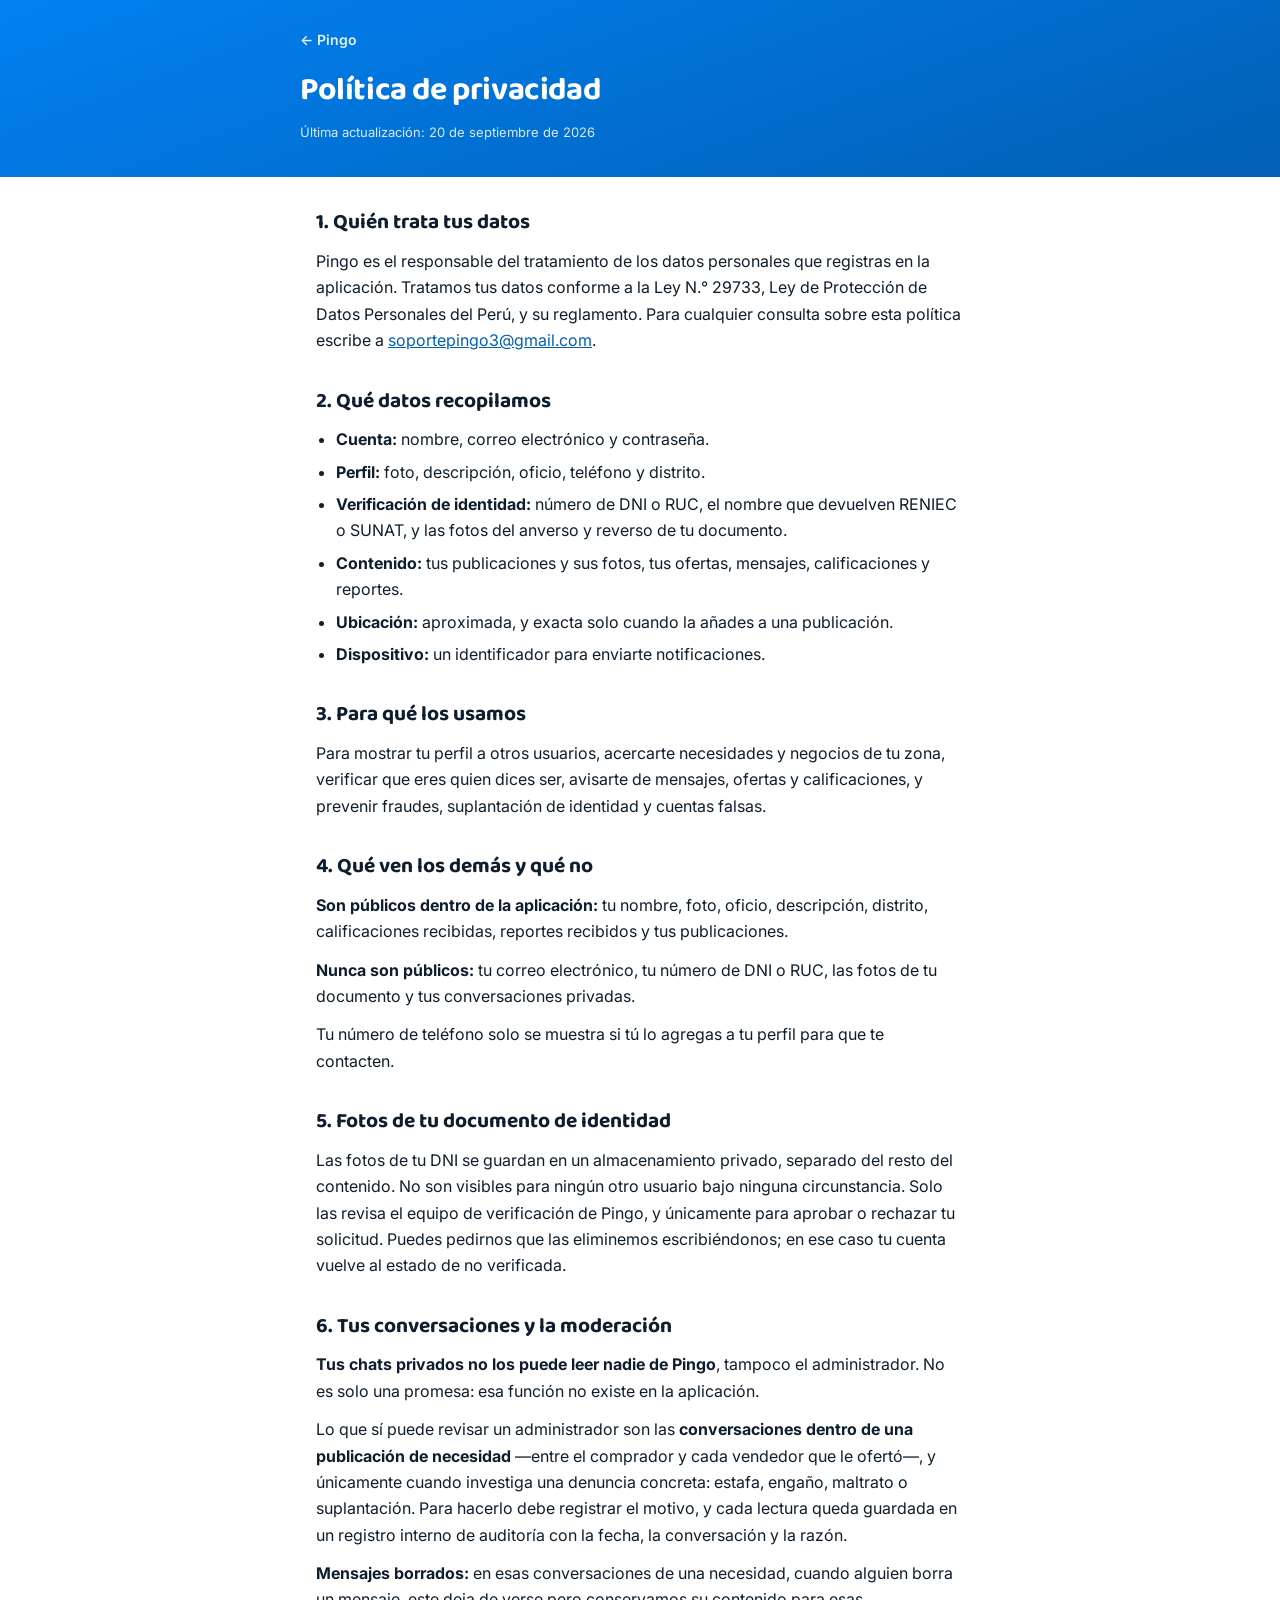
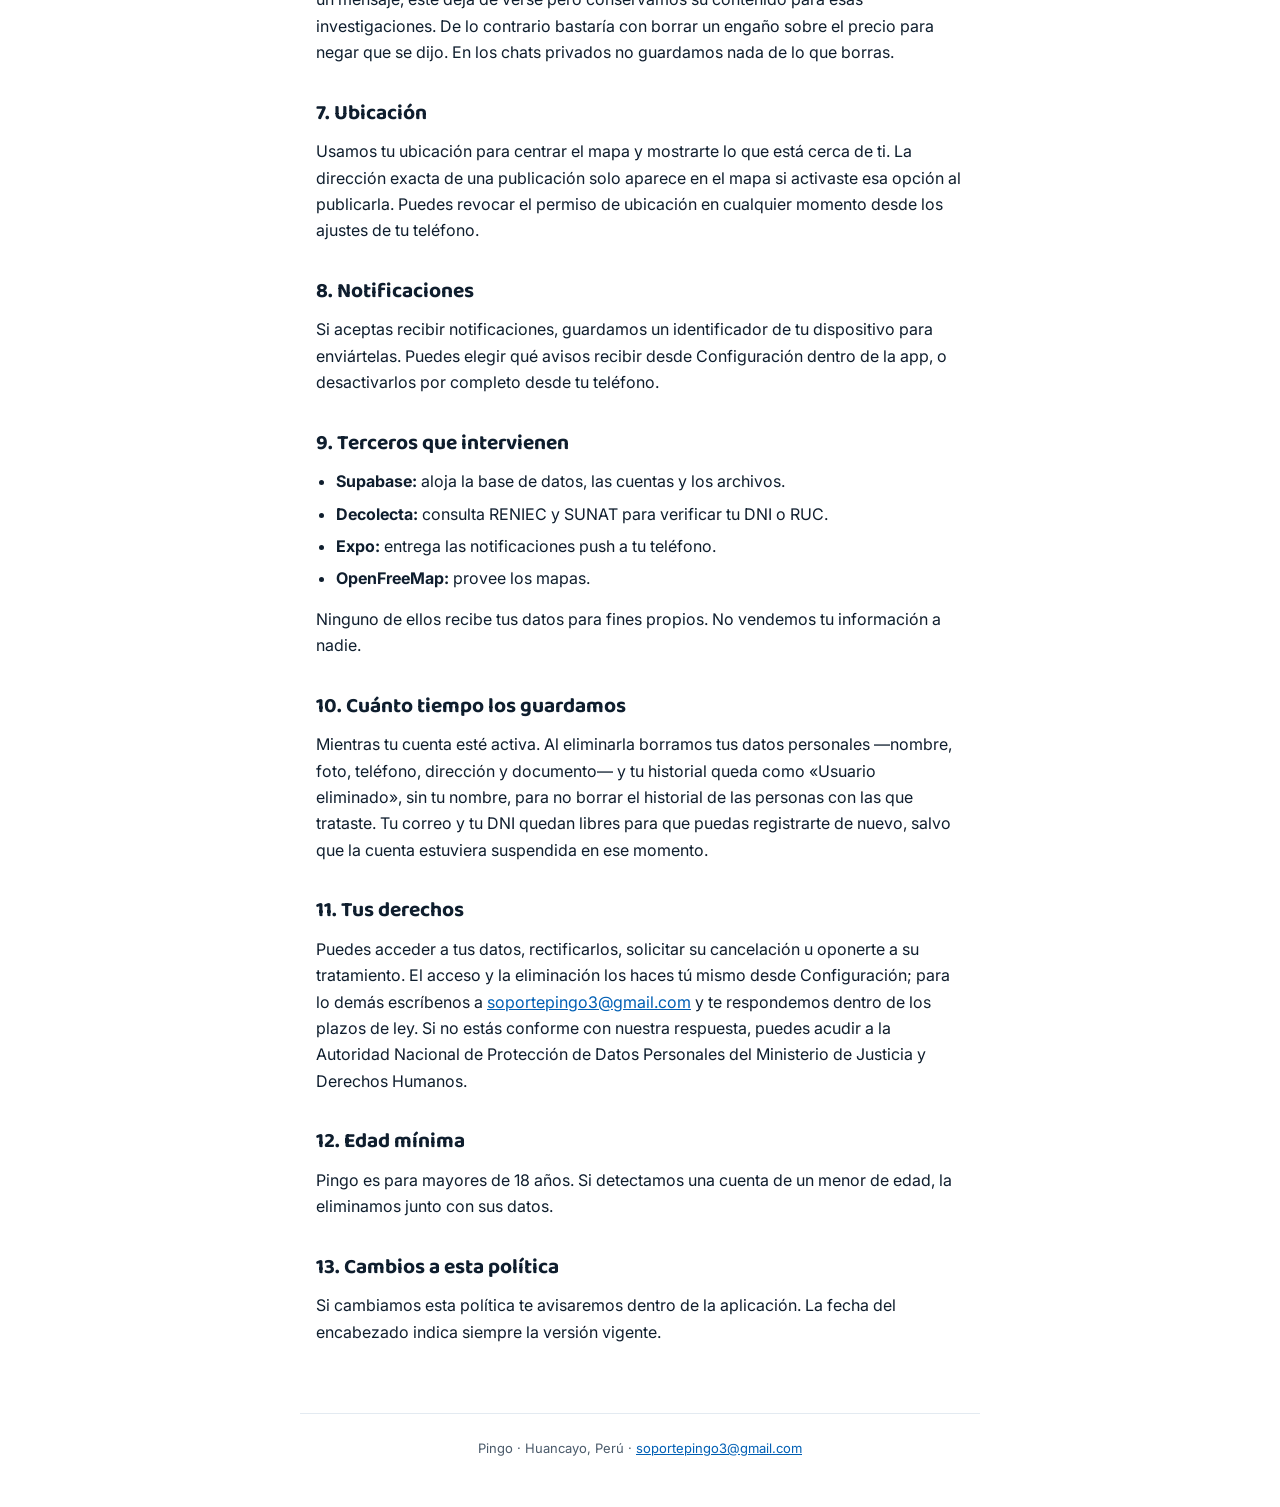
==== privacidad.html @ 3fad86c4 "Paginas legales de Pingo" ====
<!doctype html>
<html lang="es">
<head>
<meta charset="utf-8">
<meta name="viewport" content="width=device-width, initial-scale=1">
<title>Política de privacidad · Pingo</title>
<link rel="preconnect" href="https://fonts.googleapis.com">
<link rel="preconnect" href="https://fonts.gstatic.com" crossorigin>
<link href="https://fonts.googleapis.com/css2?family=Baloo+2:wght@700;800&family=Inter:wght@400;600;700&display=swap" rel="stylesheet">
<link rel="stylesheet" href="./legal.css">
</head>
<body>
<header>
  <a class="volver" href="./index.html">← Pingo</a>
  <h1>Política de privacidad</h1>
  <p class="fecha">Última actualización: 20 de septiembre de 2026</p>
</header>

<main>
  <h2>1. Quién trata tus datos</h2>
  <p>
    Pingo es el responsable del tratamiento de los datos personales que registras en la
    aplicación. Tratamos tus datos conforme a la Ley N.° 29733, Ley de Protección de Datos
    Personales del Perú, y su reglamento. Para cualquier consulta sobre esta política
    escribe a <a href="mailto:soportepingo3@gmail.com">soportepingo3@gmail.com</a>.
  </p>

  <h2>2. Qué datos recopilamos</h2>
  <ul>
    <li><strong>Cuenta:</strong> nombre, correo electrónico y contraseña.</li>
    <li><strong>Perfil:</strong> foto, descripción, oficio, teléfono y distrito.</li>
    <li><strong>Verificación de identidad:</strong> número de DNI o RUC, el nombre que
      devuelven RENIEC o SUNAT, y las fotos del anverso y reverso de tu documento.</li>
    <li><strong>Contenido:</strong> tus publicaciones y sus fotos, tus ofertas, mensajes,
      calificaciones y reportes.</li>
    <li><strong>Ubicación:</strong> aproximada, y exacta solo cuando la añades a una publicación.</li>
    <li><strong>Dispositivo:</strong> un identificador para enviarte notificaciones.</li>
  </ul>

  <h2>3. Para qué los usamos</h2>
  <p>
    Para mostrar tu perfil a otros usuarios, acercarte necesidades y negocios de tu zona,
    verificar que eres quien dices ser, avisarte de mensajes, ofertas y calificaciones, y
    prevenir fraudes, suplantación de identidad y cuentas falsas.
  </p>

  <h2>4. Qué ven los demás y qué no</h2>
  <p><strong>Son públicos dentro de la aplicación:</strong> tu nombre, foto, oficio,
    descripción, distrito, calificaciones recibidas, reportes recibidos y tus publicaciones.</p>
  <p><strong>Nunca son públicos:</strong> tu correo electrónico, tu número de DNI o RUC, las
    fotos de tu documento y tus conversaciones privadas.</p>
  <p>Tu número de teléfono solo se muestra si tú lo agregas a tu perfil para que te contacten.</p>

  <h2>5. Fotos de tu documento de identidad</h2>
  <p>
    Las fotos de tu DNI se guardan en un almacenamiento privado, separado del resto del
    contenido. No son visibles para ningún otro usuario bajo ninguna circunstancia. Solo las
    revisa el equipo de verificación de Pingo, y únicamente para aprobar o rechazar tu
    solicitud. Puedes pedirnos que las eliminemos escribiéndonos; en ese caso tu cuenta
    vuelve al estado de no verificada.
  </p>

  <h2>6. Tus conversaciones y la moderación</h2>
  <p>
    <strong>Tus chats privados no los puede leer nadie de Pingo</strong>, tampoco el
    administrador. No es solo una promesa: esa función no existe en la aplicación.
  </p>
  <p>
    Lo que sí puede revisar un administrador son las <strong>conversaciones dentro de una
    publicación de necesidad</strong> —entre el comprador y cada vendedor que le ofertó—, y
    únicamente cuando investiga una denuncia concreta: estafa, engaño, maltrato o
    suplantación. Para hacerlo debe registrar el motivo, y cada lectura queda guardada en un
    registro interno de auditoría con la fecha, la conversación y la razón.
  </p>
  <p>
    <strong>Mensajes borrados:</strong> en esas conversaciones de una necesidad, cuando
    alguien borra un mensaje, este deja de verse pero conservamos su contenido para esas
    investigaciones. De lo contrario bastaría con borrar un engaño sobre el precio para negar
    que se dijo. En los chats privados no guardamos nada de lo que borras.
  </p>

  <h2>7. Ubicación</h2>
  <p>
    Usamos tu ubicación para centrar el mapa y mostrarte lo que está cerca de ti. La dirección
    exacta de una publicación solo aparece en el mapa si activaste esa opción al publicarla.
    Puedes revocar el permiso de ubicación en cualquier momento desde los ajustes de tu teléfono.
  </p>

  <h2>8. Notificaciones</h2>
  <p>
    Si aceptas recibir notificaciones, guardamos un identificador de tu dispositivo para
    enviártelas. Puedes elegir qué avisos recibir desde Configuración dentro de la app, o
    desactivarlos por completo desde tu teléfono.
  </p>

  <h2>9. Terceros que intervienen</h2>
  <ul>
    <li><strong>Supabase:</strong> aloja la base de datos, las cuentas y los archivos.</li>
    <li><strong>Decolecta:</strong> consulta RENIEC y SUNAT para verificar tu DNI o RUC.</li>
    <li><strong>Expo:</strong> entrega las notificaciones push a tu teléfono.</li>
    <li><strong>OpenFreeMap:</strong> provee los mapas.</li>
  </ul>
  <p>Ninguno de ellos recibe tus datos para fines propios. No vendemos tu información a nadie.</p>

  <h2>10. Cuánto tiempo los guardamos</h2>
  <p>
    Mientras tu cuenta esté activa. Al eliminarla borramos tus datos personales —nombre, foto,
    teléfono, dirección y documento— y tu historial queda como «Usuario eliminado», sin tu
    nombre, para no borrar el historial de las personas con las que trataste. Tu correo y tu
    DNI quedan libres para que puedas registrarte de nuevo, salvo que la cuenta estuviera
    suspendida en ese momento.
  </p>

  <h2>11. Tus derechos</h2>
  <p>
    Puedes acceder a tus datos, rectificarlos, solicitar su cancelación u oponerte a su
    tratamiento. El acceso y la eliminación los haces tú mismo desde Configuración; para lo
    demás escríbenos a <a href="mailto:soportepingo3@gmail.com">soportepingo3@gmail.com</a> y te
    respondemos dentro de los plazos de ley. Si no estás conforme con nuestra respuesta,
    puedes acudir a la Autoridad Nacional de Protección de Datos Personales del Ministerio
    de Justicia y Derechos Humanos.
  </p>

  <h2>12. Edad mínima</h2>
  <p>
    Pingo es para mayores de 18 años. Si detectamos una cuenta de un menor de edad, la
    eliminamos junto con sus datos.
  </p>

  <h2>13. Cambios a esta política</h2>
  <p>
    Si cambiamos esta política te avisaremos dentro de la aplicación. La fecha del encabezado
    indica siempre la versión vigente.
  </p>
</main>

<footer>
  Pingo · Huancayo, Perú · <a href="mailto:soportepingo3@gmail.com">soportepingo3@gmail.com</a>
</footer>
</body>
</html>
---- legal.css ----
:root{
  --cielo:#0281F2; --cielo-hondo:#015FB4; --naranja:#E24A0E;
  --tinta:#0F1E2E; --tinta-suave:#4A5A6A; --papel:#FFFFFF; --borde:#E3EAF1;
}
*{box-sizing:border-box}
body{
  margin:0; background:var(--papel); color:var(--tinta);
  font-family:Inter,system-ui,-apple-system,Segoe UI,sans-serif; line-height:1.65;
}
header{
  background:linear-gradient(160deg,var(--cielo),var(--cielo-hondo));
  color:#fff; padding:28px 16px 34px;
}
header .volver{
  color:#fff; text-decoration:none; font-weight:600; font-size:14px; opacity:.9;
}
header h1{
  font-family:'Baloo 2',Inter,sans-serif; font-size:32px; margin:14px 0 4px; letter-spacing:-.4px;
}
header .fecha{margin:0; font-size:13px; opacity:.85}
header .volver, header h1, header .fecha{max-width:680px; margin-left:auto; margin-right:auto; display:block}
main{max-width:680px; margin:0 auto; padding:28px 16px 56px}
main h2{
  font-family:'Baloo 2',Inter,sans-serif; font-size:21px; margin:30px 0 8px; color:var(--tinta);
}
main h2:first-child{margin-top:0}
main p{margin:0 0 12px}
main ul{margin:0 0 14px; padding-left:20px}
main li{margin-bottom:6px}
main a{color:var(--cielo-hondo)}
.aviso{
  background:#FFF4EF; border:1px solid #F6C9B4; border-radius:14px;
  padding:14px 16px; margin:18px 0;
}
.pasos{counter-reset:paso; list-style:none; padding:0}
.pasos li{
  counter-increment:paso; position:relative; padding-left:38px; margin-bottom:14px;
}
.pasos li::before{
  content:counter(paso); position:absolute; left:0; top:1px;
  width:26px; height:26px; border-radius:50%; background:var(--cielo); color:#fff;
  font-weight:700; font-size:14px; display:flex; align-items:center; justify-content:center;
}
footer{
  text-align:center; color:var(--tinta-suave); font-size:13px;
  padding:0 16px 48px; border-top:1px solid var(--borde); padding-top:24px;
  max-width:680px; margin:0 auto;
}
footer a{color:var(--cielo-hondo)}
@media (max-width:520px){ header h1{font-size:26px} }
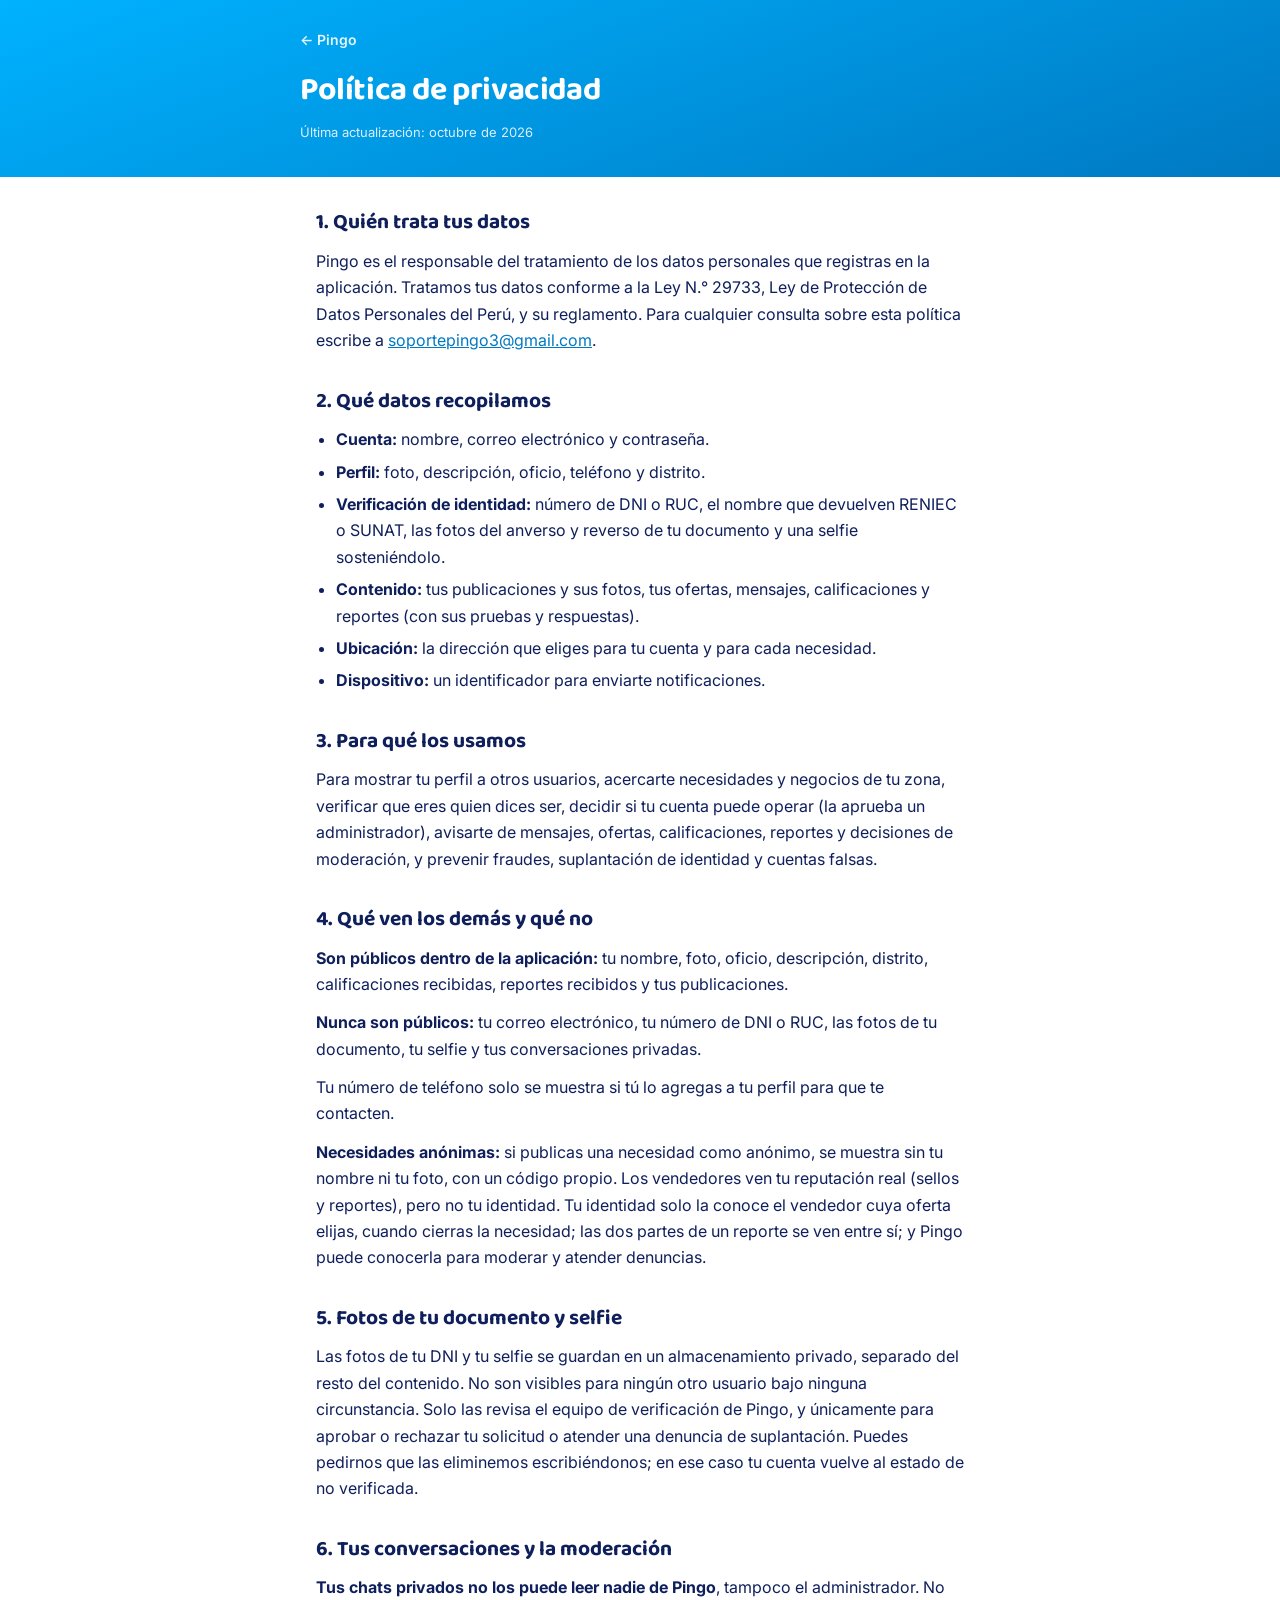
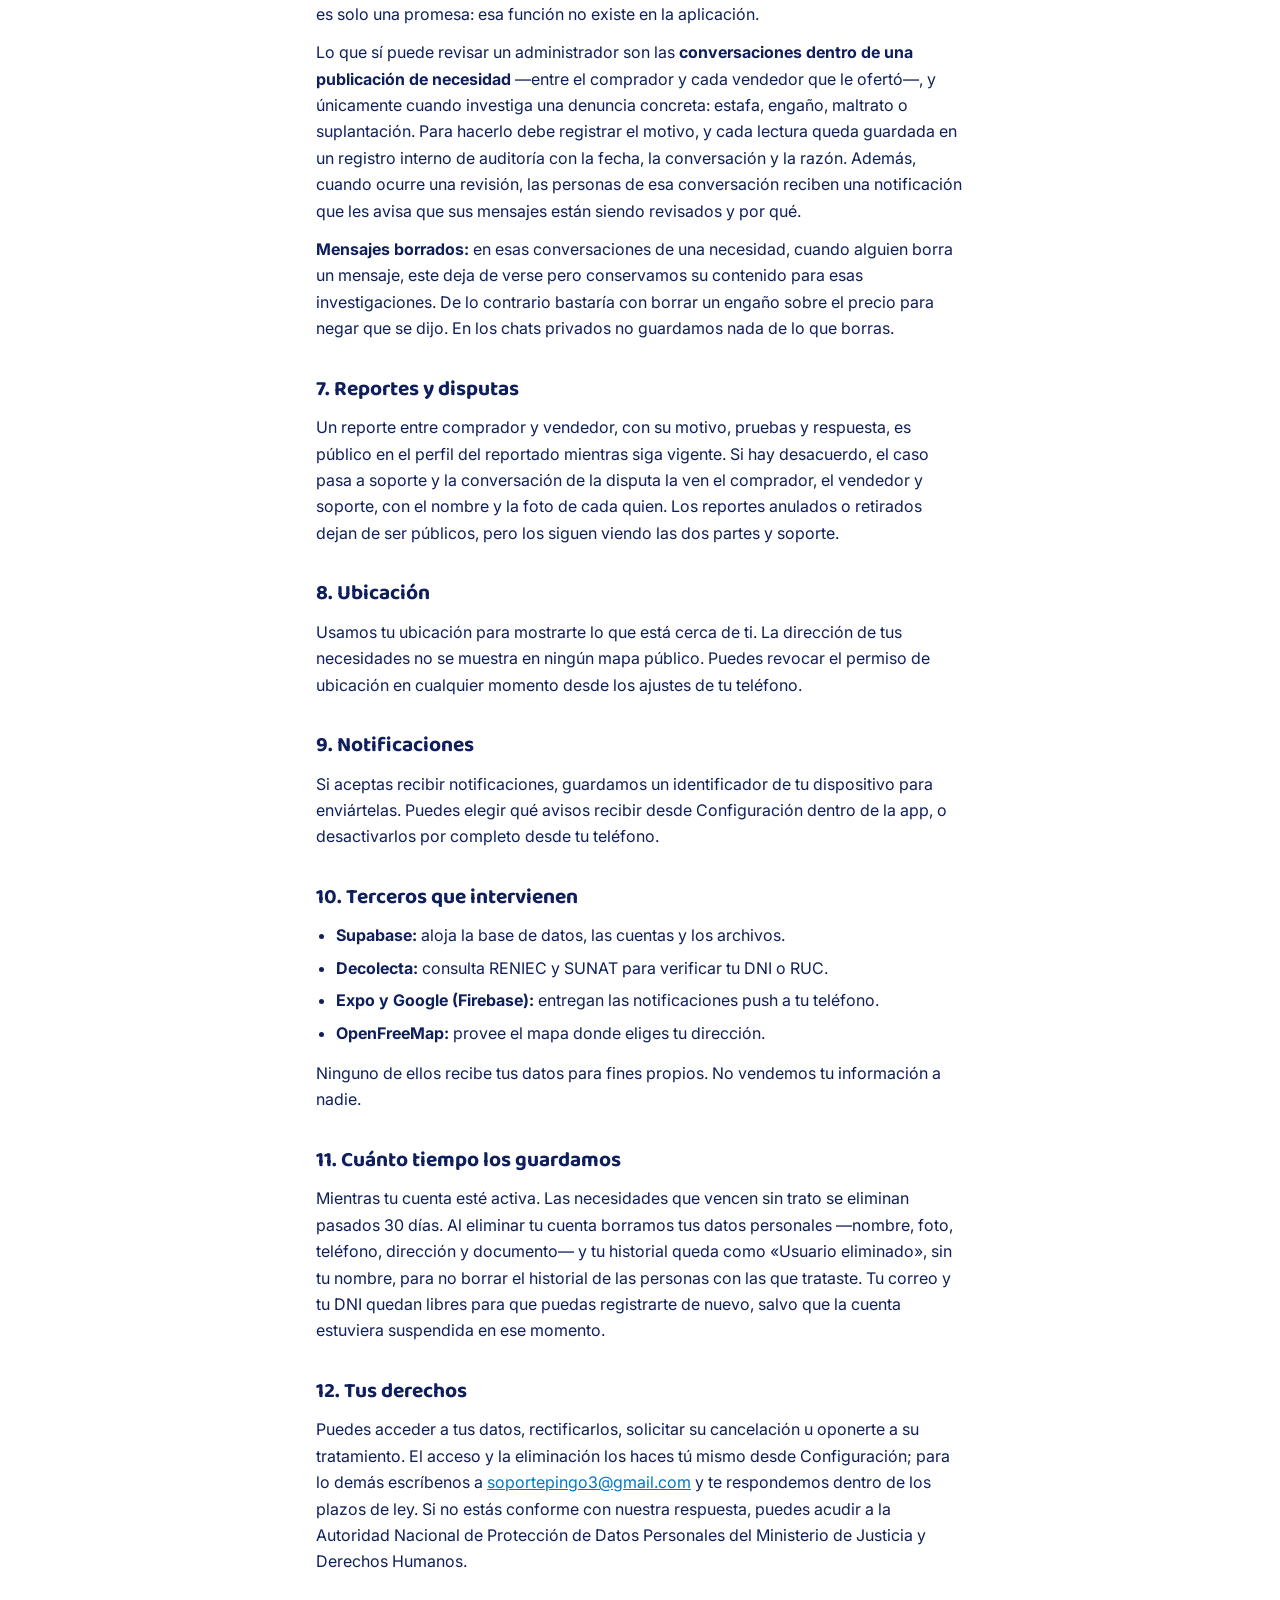
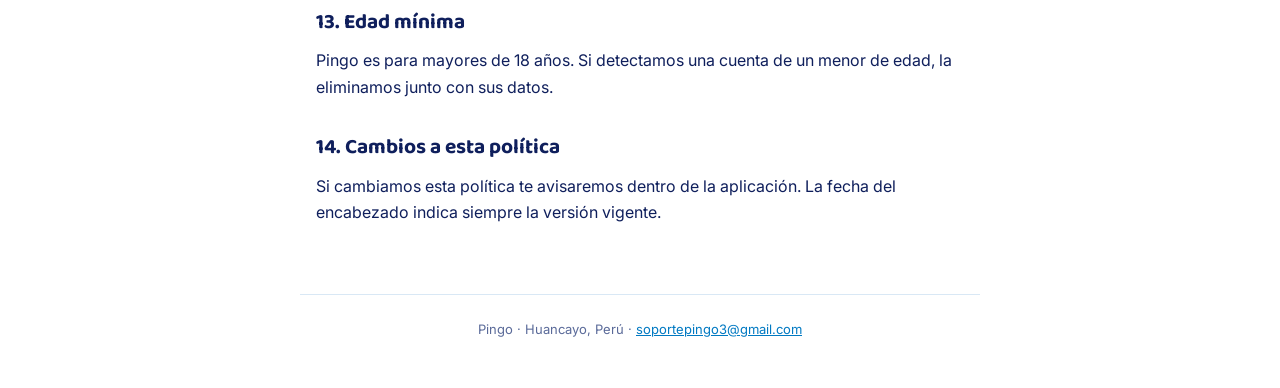
==== commit 9a607946: "Actualizar terminos y privacidad (octubre 2026) y nueva paleta Co-Authored-By: Claude Sonnet 5.5 <no" ====
--- a/privacidad.html
+++ b/privacidad.html
@@ -13,7 +13,7 @@
 <header>
   <a class="volver" href="./index.html">← Pingo</a>
   <h1>Política de privacidad</h1>
-  <p class="fecha">Última actualización: 20 de septiembre de 2026</p>
+  <p class="fecha">Última actualización: octubre de 2026</p>
 </header>
 
 <main>
@@ -30,34 +30,44 @@
     <li><strong>Cuenta:</strong> nombre, correo electrónico y contraseña.</li>
     <li><strong>Perfil:</strong> foto, descripción, oficio, teléfono y distrito.</li>
     <li><strong>Verificación de identidad:</strong> número de DNI o RUC, el nombre que
-      devuelven RENIEC o SUNAT, y las fotos del anverso y reverso de tu documento.</li>
+      devuelven RENIEC o SUNAT, las fotos del anverso y reverso de tu documento y una selfie
+      sosteniéndolo.</li>
     <li><strong>Contenido:</strong> tus publicaciones y sus fotos, tus ofertas, mensajes,
-      calificaciones y reportes.</li>
-    <li><strong>Ubicación:</strong> aproximada, y exacta solo cuando la añades a una publicación.</li>
+      calificaciones y reportes (con sus pruebas y respuestas).</li>
+    <li><strong>Ubicación:</strong> la dirección que eliges para tu cuenta y para cada
+      necesidad.</li>
     <li><strong>Dispositivo:</strong> un identificador para enviarte notificaciones.</li>
   </ul>
 
   <h2>3. Para qué los usamos</h2>
   <p>
     Para mostrar tu perfil a otros usuarios, acercarte necesidades y negocios de tu zona,
-    verificar que eres quien dices ser, avisarte de mensajes, ofertas y calificaciones, y
-    prevenir fraudes, suplantación de identidad y cuentas falsas.
+    verificar que eres quien dices ser, decidir si tu cuenta puede operar (la aprueba un
+    administrador), avisarte de mensajes, ofertas, calificaciones, reportes y decisiones de
+    moderación, y prevenir fraudes, suplantación de identidad y cuentas falsas.
   </p>
 
   <h2>4. Qué ven los demás y qué no</h2>
   <p><strong>Son públicos dentro de la aplicación:</strong> tu nombre, foto, oficio,
     descripción, distrito, calificaciones recibidas, reportes recibidos y tus publicaciones.</p>
   <p><strong>Nunca son públicos:</strong> tu correo electrónico, tu número de DNI o RUC, las
-    fotos de tu documento y tus conversaciones privadas.</p>
+    fotos de tu documento, tu selfie y tus conversaciones privadas.</p>
   <p>Tu número de teléfono solo se muestra si tú lo agregas a tu perfil para que te contacten.</p>
+  <p>
+    <strong>Necesidades anónimas:</strong> si publicas una necesidad como anónimo, se muestra
+    sin tu nombre ni tu foto, con un código propio. Los vendedores ven tu reputación real
+    (sellos y reportes), pero no tu identidad. Tu identidad solo la conoce el vendedor cuya
+    oferta elijas, cuando cierras la necesidad; las dos partes de un reporte se ven entre sí;
+    y Pingo puede conocerla para moderar y atender denuncias.
+  </p>
 
-  <h2>5. Fotos de tu documento de identidad</h2>
+  <h2>5. Fotos de tu documento y selfie</h2>
   <p>
-    Las fotos de tu DNI se guardan en un almacenamiento privado, separado del resto del
-    contenido. No son visibles para ningún otro usuario bajo ninguna circunstancia. Solo las
-    revisa el equipo de verificación de Pingo, y únicamente para aprobar o rechazar tu
-    solicitud. Puedes pedirnos que las eliminemos escribiéndonos; en ese caso tu cuenta
-    vuelve al estado de no verificada.
+    Las fotos de tu DNI y tu selfie se guardan en un almacenamiento privado, separado del
+    resto del contenido. No son visibles para ningún otro usuario bajo ninguna circunstancia.
+    Solo las revisa el equipo de verificación de Pingo, y únicamente para aprobar o rechazar
+    tu solicitud o atender una denuncia de suplantación. Puedes pedirnos que las eliminemos
+    escribiéndonos; en ese caso tu cuenta vuelve al estado de no verificada.
   </p>
 
   <h2>6. Tus conversaciones y la moderación</h2>
@@ -70,7 +80,9 @@
     publicación de necesidad</strong> —entre el comprador y cada vendedor que le ofertó—, y
     únicamente cuando investiga una denuncia concreta: estafa, engaño, maltrato o
     suplantación. Para hacerlo debe registrar el motivo, y cada lectura queda guardada en un
-    registro interno de auditoría con la fecha, la conversación y la razón.
+    registro interno de auditoría con la fecha, la conversación y la razón. Además, cuando
+    ocurre una revisión, las personas de esa conversación reciben una notificación que les
+    avisa que sus mensajes están siendo revisados y por qué.
   </p>
   <p>
     <strong>Mensajes borrados:</strong> en esas conversaciones de una necesidad, cuando
@@ -79,39 +91,49 @@
     que se dijo. En los chats privados no guardamos nada de lo que borras.
   </p>
 
-  <h2>7. Ubicación</h2>
+  <h2>7. Reportes y disputas</h2>
   <p>
-    Usamos tu ubicación para centrar el mapa y mostrarte lo que está cerca de ti. La dirección
-    exacta de una publicación solo aparece en el mapa si activaste esa opción al publicarla.
-    Puedes revocar el permiso de ubicación en cualquier momento desde los ajustes de tu teléfono.
+    Un reporte entre comprador y vendedor, con su motivo, pruebas y respuesta, es público en
+    el perfil del reportado mientras siga vigente. Si hay desacuerdo, el caso pasa a soporte
+    y la conversación de la disputa la ven el comprador, el vendedor y soporte, con el
+    nombre y la foto de cada quien. Los reportes anulados o retirados dejan de ser públicos,
+    pero los siguen viendo las dos partes y soporte.
   </p>
 
-  <h2>8. Notificaciones</h2>
+  <h2>8. Ubicación</h2>
+  <p>
+    Usamos tu ubicación para mostrarte lo que está cerca de ti. La dirección de tus
+    necesidades no se muestra en ningún mapa público. Puedes revocar el permiso de ubicación
+    en cualquier momento desde los ajustes de tu teléfono.
+  </p>
+
+  <h2>9. Notificaciones</h2>
   <p>
     Si aceptas recibir notificaciones, guardamos un identificador de tu dispositivo para
     enviártelas. Puedes elegir qué avisos recibir desde Configuración dentro de la app, o
     desactivarlos por completo desde tu teléfono.
   </p>
 
-  <h2>9. Terceros que intervienen</h2>
+  <h2>10. Terceros que intervienen</h2>
   <ul>
     <li><strong>Supabase:</strong> aloja la base de datos, las cuentas y los archivos.</li>
     <li><strong>Decolecta:</strong> consulta RENIEC y SUNAT para verificar tu DNI o RUC.</li>
-    <li><strong>Expo:</strong> entrega las notificaciones push a tu teléfono.</li>
-    <li><strong>OpenFreeMap:</strong> provee los mapas.</li>
+    <li><strong>Expo y Google (Firebase):</strong> entregan las notificaciones push a tu teléfono.</li>
+    <li><strong>OpenFreeMap:</strong> provee el mapa donde eliges tu dirección.</li>
   </ul>
   <p>Ninguno de ellos recibe tus datos para fines propios. No vendemos tu información a nadie.</p>
 
-  <h2>10. Cuánto tiempo los guardamos</h2>
+  <h2>11. Cuánto tiempo los guardamos</h2>
   <p>
-    Mientras tu cuenta esté activa. Al eliminarla borramos tus datos personales —nombre, foto,
-    teléfono, dirección y documento— y tu historial queda como «Usuario eliminado», sin tu
-    nombre, para no borrar el historial de las personas con las que trataste. Tu correo y tu
-    DNI quedan libres para que puedas registrarte de nuevo, salvo que la cuenta estuviera
-    suspendida en ese momento.
+    Mientras tu cuenta esté activa. Las necesidades que vencen sin trato se eliminan pasados
+    30 días. Al eliminar tu cuenta borramos tus datos personales —nombre, foto, teléfono,
+    dirección y documento— y tu historial queda como «Usuario eliminado», sin tu nombre, para
+    no borrar el historial de las personas con las que trataste. Tu correo y tu DNI quedan
+    libres para que puedas registrarte de nuevo, salvo que la cuenta estuviera suspendida en
+    ese momento.
   </p>
 
-  <h2>11. Tus derechos</h2>
+  <h2>12. Tus derechos</h2>
   <p>
     Puedes acceder a tus datos, rectificarlos, solicitar su cancelación u oponerte a su
     tratamiento. El acceso y la eliminación los haces tú mismo desde Configuración; para lo
@@ -121,13 +143,13 @@
     de Justicia y Derechos Humanos.
   </p>
 
-  <h2>12. Edad mínima</h2>
+  <h2>13. Edad mínima</h2>
   <p>
     Pingo es para mayores de 18 años. Si detectamos una cuenta de un menor de edad, la
     eliminamos junto con sus datos.
   </p>
 
-  <h2>13. Cambios a esta política</h2>
+  <h2>14. Cambios a esta política</h2>
   <p>
     Si cambiamos esta política te avisaremos dentro de la aplicación. La fecha del encabezado
     indica siempre la versión vigente.
--- a/legal.css
+++ b/legal.css
@@ -1,6 +1,6 @@
 :root{
-  --cielo:#0281F2; --cielo-hondo:#015FB4; --naranja:#E24A0E;
-  --tinta:#0F1E2E; --tinta-suave:#4A5A6A; --papel:#FFFFFF; --borde:#E3EAF1;
+  --cielo:#00B2FF; --cielo-hondo:#0079C2; --naranja:#FF7A00;
+  --tinta:#0F1F5C; --tinta-suave:#5A6A99; --papel:#FFFFFF; --borde:#D9E8F5;
 }
 *{box-sizing:border-box}
 body{
@@ -29,7 +29,7 @@
 main li{margin-bottom:6px}
 main a{color:var(--cielo-hondo)}
 .aviso{
-  background:#FFF4EF; border:1px solid #F6C9B4; border-radius:14px;
+  background:#FFF3E8; border:1px solid #FFD2A6; border-radius:14px;
   padding:14px 16px; margin:18px 0;
 }
 .pasos{counter-reset:paso; list-style:none; padding:0}
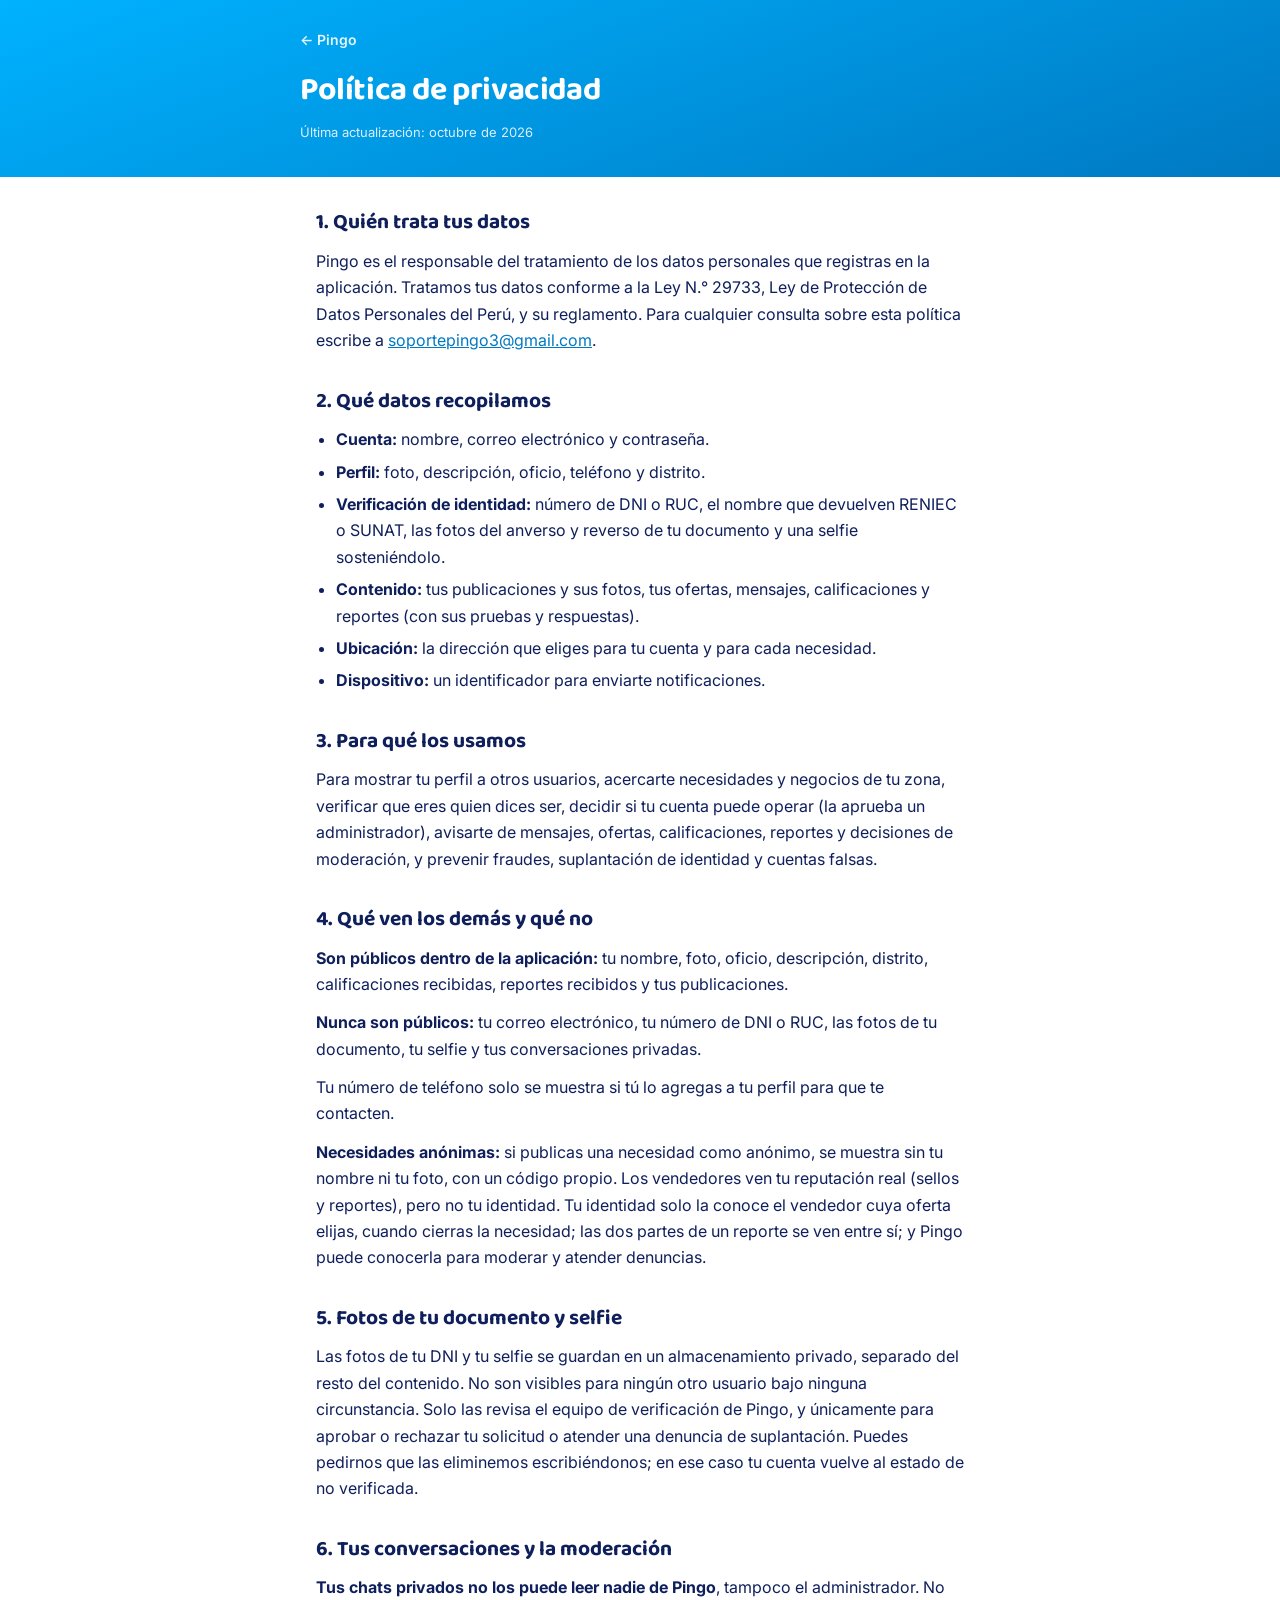
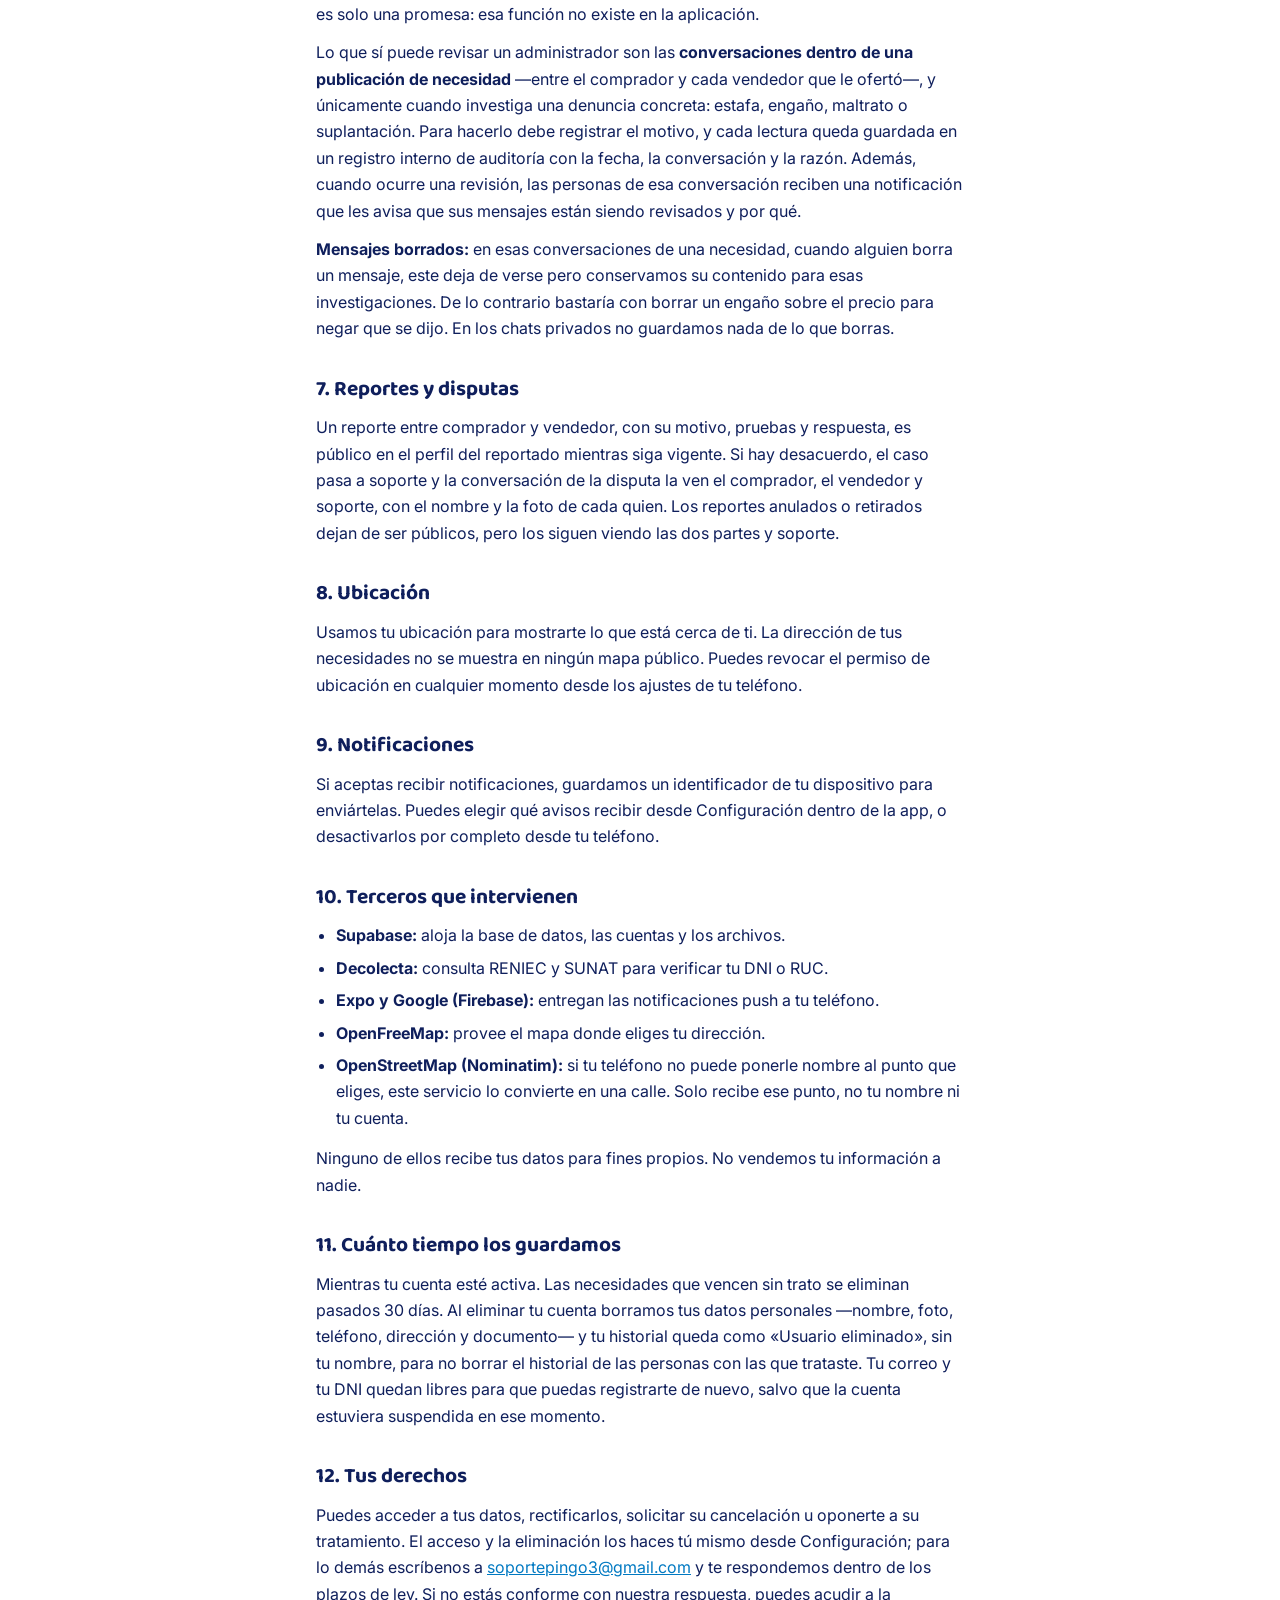
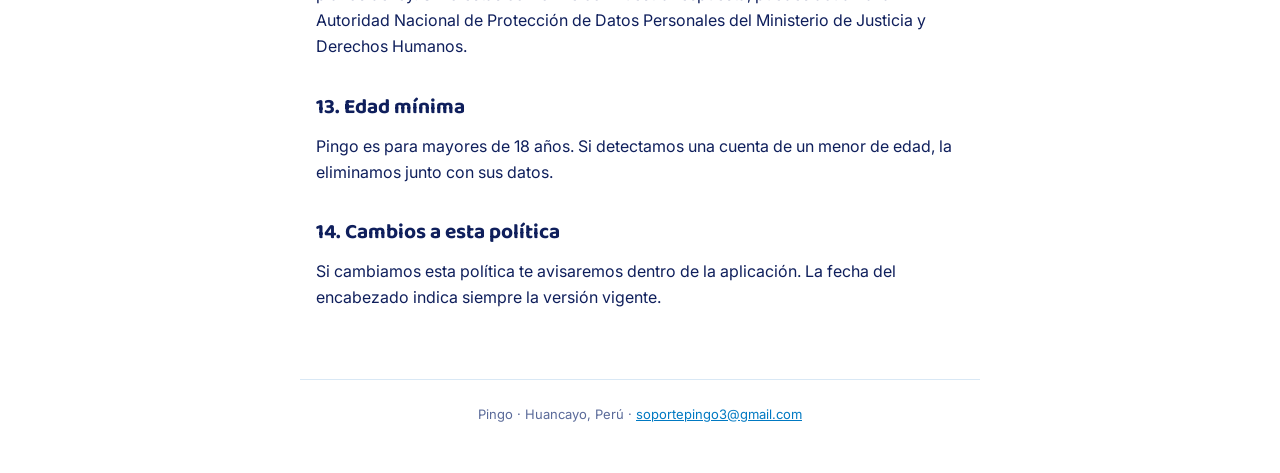
==== commit 939a6834: "docs: OpenStreetMap disclosure in privacy policy; moderation clarification in terms Co-Authored-By: " ====
--- a/privacidad.html
+++ b/privacidad.html
@@ -120,6 +120,7 @@
     <li><strong>Decolecta:</strong> consulta RENIEC y SUNAT para verificar tu DNI o RUC.</li>
     <li><strong>Expo y Google (Firebase):</strong> entregan las notificaciones push a tu teléfono.</li>
     <li><strong>OpenFreeMap:</strong> provee el mapa donde eliges tu dirección.</li>
+    <li><strong>OpenStreetMap (Nominatim):</strong> si tu teléfono no puede ponerle nombre al punto que eliges, este servicio lo convierte en una calle. Solo recibe ese punto, no tu nombre ni tu cuenta.</li>
   </ul>
   <p>Ninguno de ellos recibe tus datos para fines propios. No vendemos tu información a nadie.</p>
 
